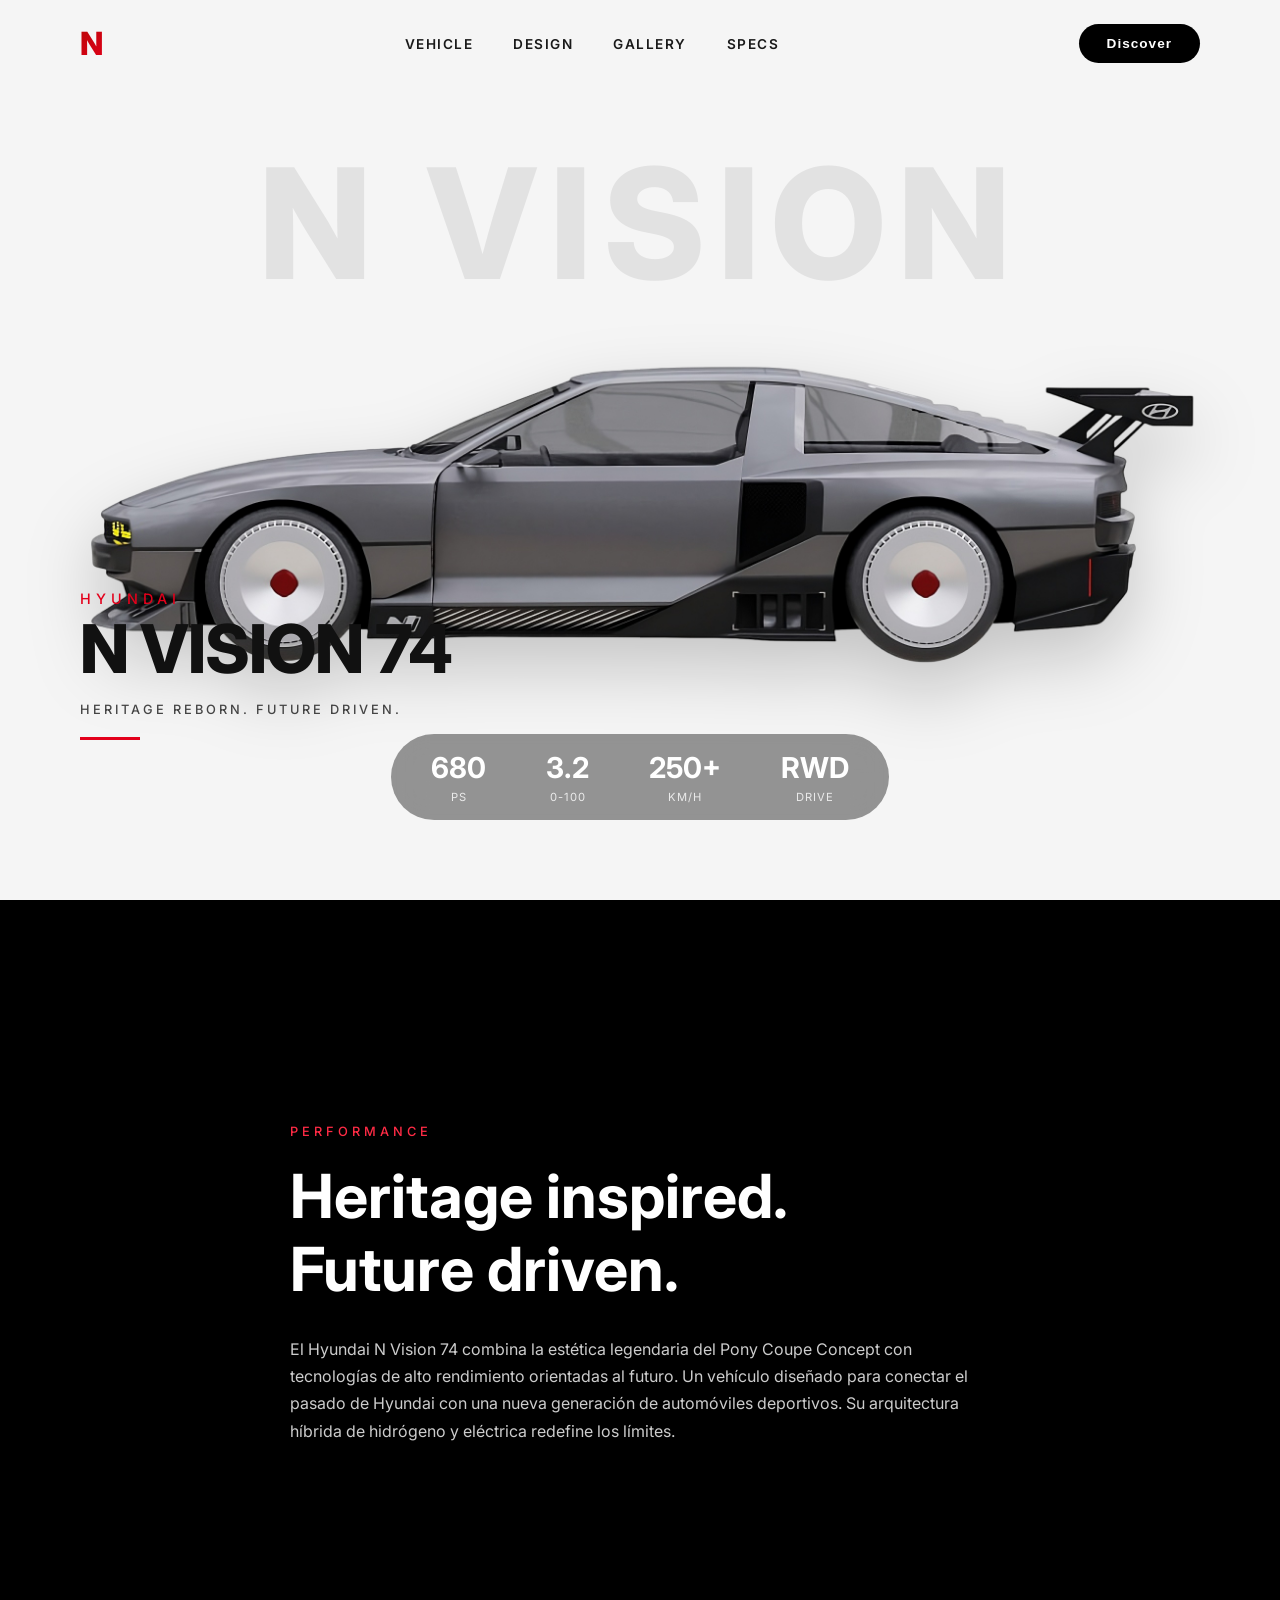
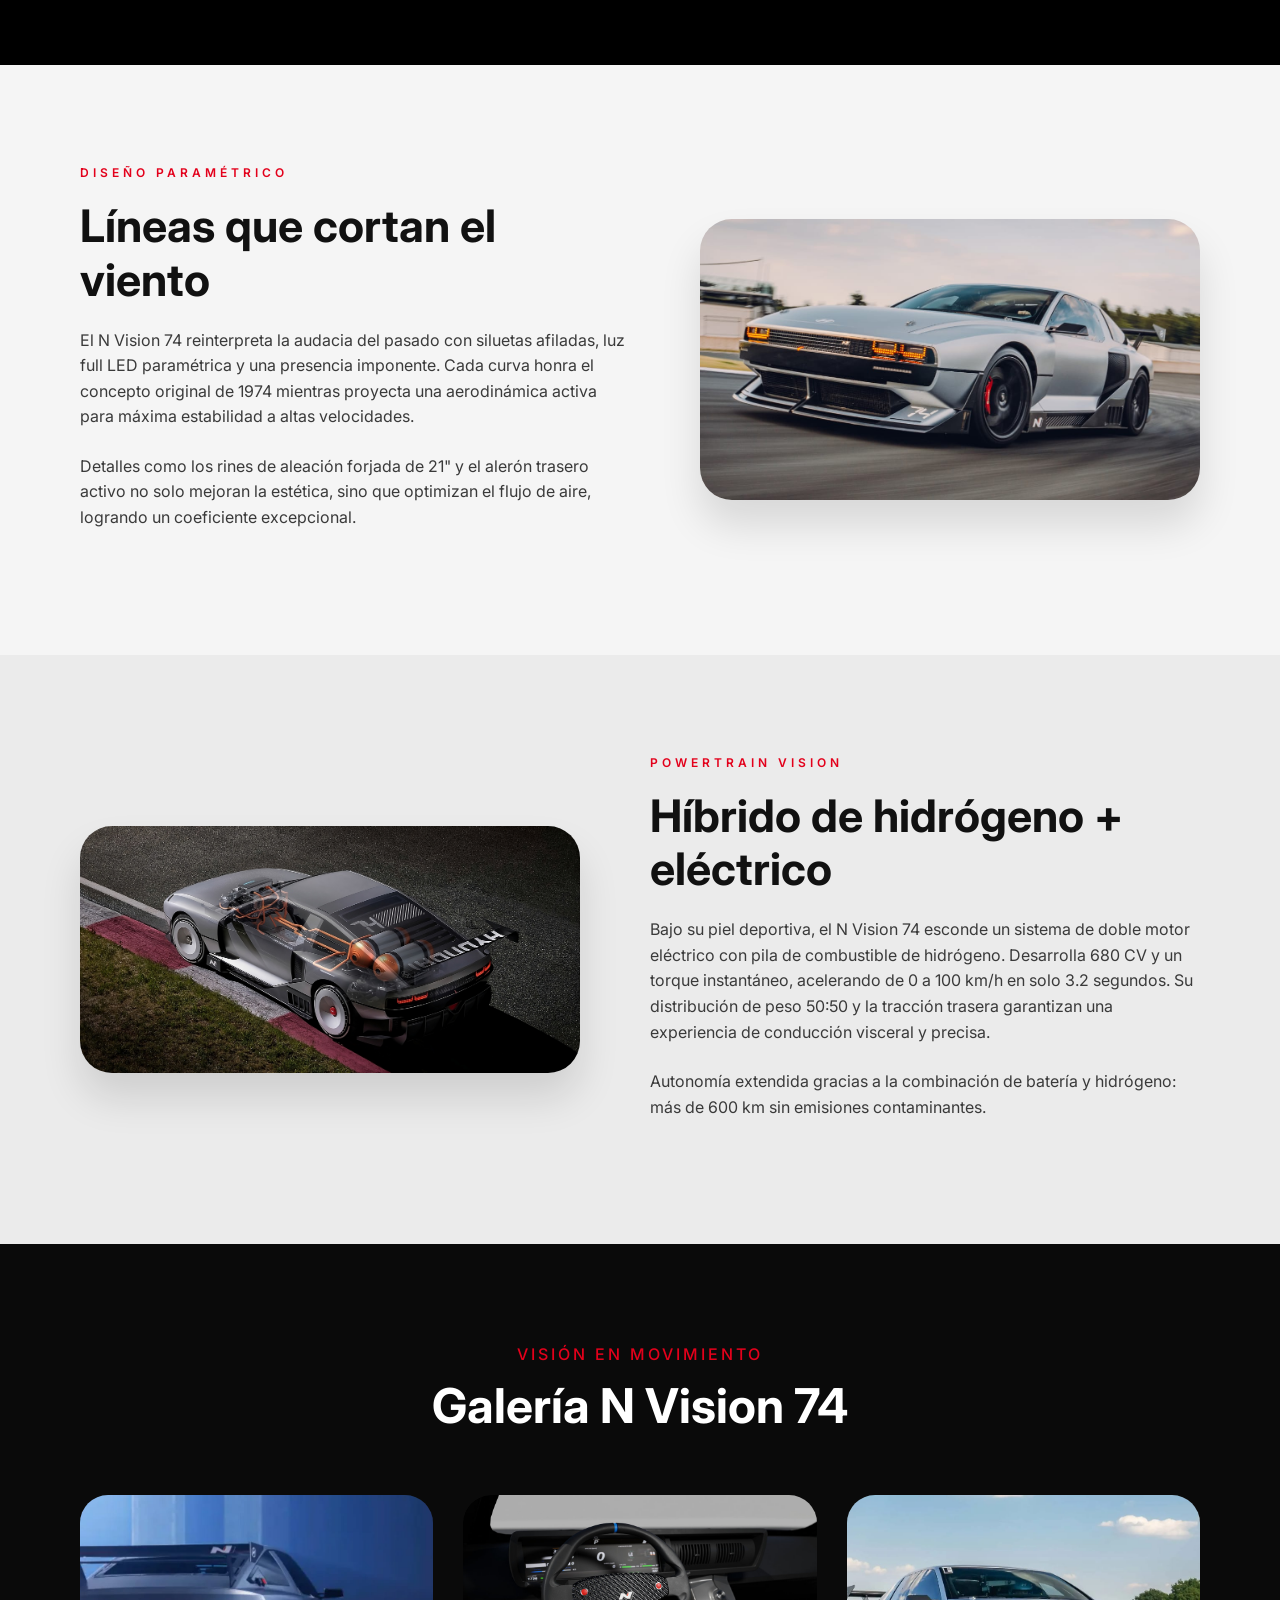
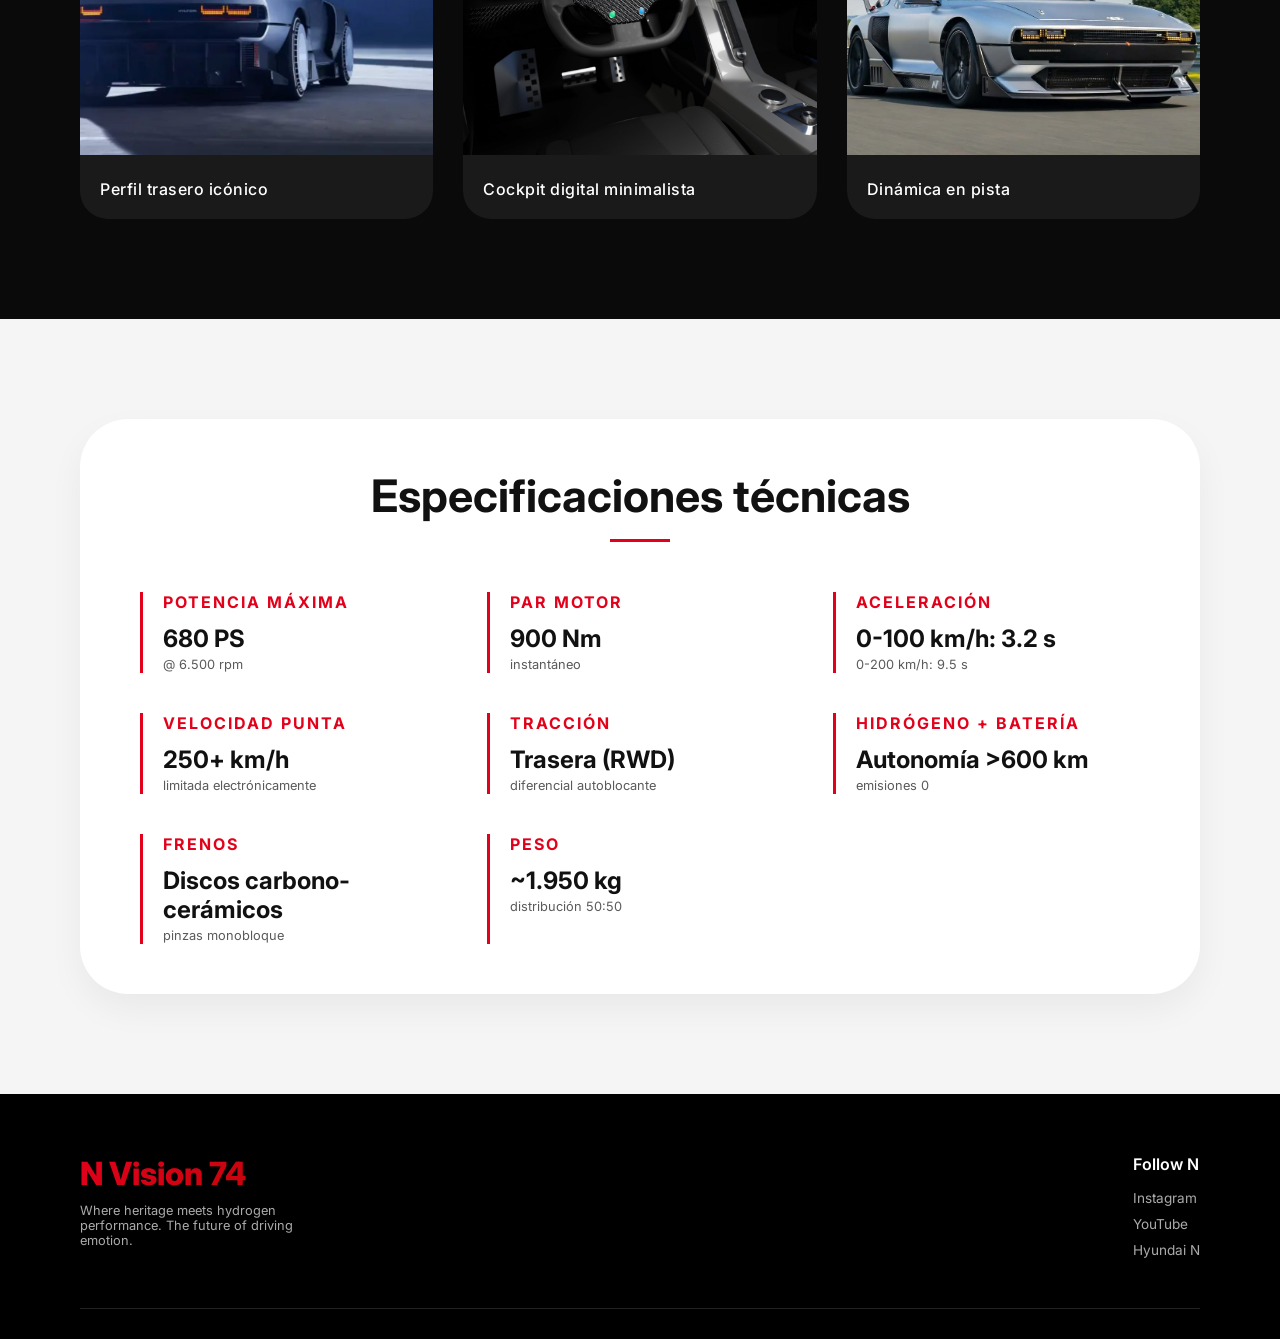
==== N Vision/index.html @ 76b5a882 "Rename Hyundai N Vision.html to index.html" ====
<!DOCTYPE html>
<html lang="es">
<head>
<meta charset="UTF-8">
<meta name="viewport" content="width=device-width, initial-scale=1.0, user-scalable=yes">
<title>Hyundai N Vision 74 | Heritage Reborn</title>
<link href="https://fonts.googleapis.com/css2?family=Inter:wght@300;400;500;600;700;800&display=swap" rel="stylesheet">
<style>
  * {
    margin: 0;
    padding: 0;
    box-sizing: border-box;
  }

  body {
    font-family: 'Inter', sans-serif;
    background: #f5f5f5;
    overflow-x: hidden;
    color: #111;
    scroll-behavior: smooth;
  }

  header {
    width: 100%;
    position: fixed;
    top: 0;
    left: 0;
    z-index: 100;
    padding: 24px 80px;
    display: flex;
    justify-content: space-between;
    align-items: center;
    background: rgba(245, 245, 245, 0.92);
    backdrop-filter: blur(12px);
    transition: 0.2s;
  }

  .logo {
    font-size: 2rem;
    font-weight: 800;
    letter-spacing: 2px;
    background: linear-gradient(135deg, #b90606, #e3001b);
    -webkit-background-clip: text;
    background-clip: text;
    color: transparent;
  }

  nav {
    display: flex;
    gap: 40px;
  }

  nav a {
    text-decoration: none;
    color: #1a1a1a;
    font-size: 0.85rem;
    font-weight: 600;
    letter-spacing: 1.5px;
    transition: 0.2s;
  }

  nav a:hover {
    color: #e3001b;
  }

  .discover-btn {
    border: none;
    background: #000000;
    color: white;
    padding: 12px 28px;
    cursor: pointer;
    font-weight: 600;
    font-size: 0.85rem;
    letter-spacing: 1px;
    transition: 0.3s ease;
    border-radius: 40px;
  }

  .discover-btn:hover {
    background: #e3001b;
    transform: translateY(-2px);
    box-shadow: 0 8px 20px rgba(227, 0, 27, 0.3);
  }

  .hero {
    min-height: 100vh;
    display: flex;
    justify-content: center;
    align-items: center;
    position: relative;
    padding-top: 100px;
    overflow: hidden;
  }

  .bg-text {
    position: absolute;
    top: 130px;
    width: 100%;
    text-align: center;
    font-size: 12vw;
    font-weight: 800;
    color: #e2e2e2;
    letter-spacing: 12px;
    z-index: 1;
    user-select: none;
    pointer-events: none;
    white-space: nowrap;
  }

  .car {
    width: min(92vw, 1300px);
    max-width: 1300px;
    height: auto;
    display: block;
    position: relative;
    z-index: 5;
    transition: transform 0.1s ease-out;
    filter: drop-shadow(0 30px 35px rgba(0, 0, 0, 0.2));
    pointer-events: none;
  }

  .info {
    position: absolute;
    left: 80px;
    bottom: 160px;
    z-index: 10;
  }

  .info h2 {
    font-size: 0.9rem;
    letter-spacing: 5px;
    font-weight: 500;
    color: #e3001b;
  }

  .info h1 {
    font-size: 4.2rem;
    line-height: 1;
    font-weight: 800;
    letter-spacing: -1px;
    margin-top: 8px;
  }

  .subtitle {
    margin-top: 20px;
    color: #444;
    letter-spacing: 3px;
    font-size: 0.8rem;
    font-weight: 500;
  }

  .red-line {
    width: 60px;
    height: 3px;
    background: #e3001b;
    margin-top: 20px;
  }

  .stats {
    position: absolute;
    bottom: 80px;
    left: 50%;
    transform: translateX(-50%);
    display: flex;
    gap: 60px;
    z-index: 10;
    background: rgba(0, 0, 0, 0.4);
    backdrop-filter: blur(16px);
    padding: 16px 40px;
    border-radius: 60px;
  }

  .stat {
    text-align: center;
  }

  .stat h3 {
    font-size: 1.8rem;
    font-weight: 700;
    color: white;
  }

  .stat p {
    margin-top: 5px;
    color: rgba(255, 255, 255, 0.8);
    font-size: 0.7rem;
    text-transform: uppercase;
    letter-spacing: 1px;
  }

  .dark-section {
    min-height: 85vh;
    background: #000000;
    color: white;
    display: flex;
    align-items: center;
    justify-content: center;
    padding: 100px 80px;
  }

  .content {
    max-width: 700px;
  }

  .content span {
    color: #ff2b45;
    letter-spacing: 4px;
    font-size: 0.8rem;
    font-weight: 500;
  }

  .content h2 {
    margin-top: 20px;
    font-size: 3.8rem;
    line-height: 1.2;
  }

  .content p {
    margin-top: 30px;
    color: #ccc;
    line-height: 1.7;
    font-size: 1rem;
  }

  .section-light {
    padding: 100px 80px;
    background: #f5f5f5;
  }

  .container-flex {
    display: flex;
    align-items: center;
    gap: 70px;
    flex-wrap: wrap;
    justify-content: space-between;
  }

  .text-block {
    flex: 1.1;
    min-width: 280px;
  }

  .text-block .tag {
    color: #e3001b;
    letter-spacing: 4px;
    font-size: 0.75rem;
    font-weight: 600;
    text-transform: uppercase;
  }

  .text-block h3 {
    font-size: 2.8rem;
    margin: 20px 0 20px;
    line-height: 1.2;
    font-weight: 700;
  }

  .text-block p {
    color: #3a3a3a;
    line-height: 1.6;
    margin-bottom: 24px;
  }

  .image-block {
    flex: 1;
    border-radius: 32px;
    overflow: hidden;
    box-shadow: 0 25px 40px rgba(0, 0, 0, 0.12);
    transition: transform 0.4s;
  }

  .image-block img {
    width: 100%;
    height: auto;
    display: block;
    transition: transform 0.5s;
  }

  .image-block:hover img {
    transform: scale(1.03);
  }

  .gallery-section {
    background: #0a0a0a;
    color: white;
    padding: 100px 80px;
  }

  .gallery-header {
    text-align: center;
    margin-bottom: 60px;
  }

  .gallery-header span {
    color: #e3001b;
    letter-spacing: 3px;
    font-weight: 500;
  }

  .gallery-header h2 {
    font-size: 3rem;
    margin-top: 12px;
  }

  .gallery-grid {
    display: grid;
    grid-template-columns: repeat(auto-fit, minmax(300px, 1fr));
    gap: 30px;
    max-width: 1400px;
    margin: 0 auto;
  }

  .gallery-card {
    border-radius: 28px;
    overflow: hidden;
    background: #1a1a1a;
    transition: all 0.3s;
  }

  .gallery-card img {
    width: 100%;
    height: 260px;
    object-fit: cover;
    transition: 0.4s;
  }

  .gallery-card:hover img {
    transform: scale(1.05);
  }

  .gallery-card .caption {
    padding: 20px;
    font-weight: 500;
    letter-spacing: 0.5px;
  }

  .specs-section {
    background: #f5f5f5;
    padding: 100px 80px;
  }

  .specs-container {
    max-width: 1300px;
    margin: 0 auto;
    background: white;
    border-radius: 48px;
    padding: 50px 60px;
    box-shadow: 0 15px 35px rgba(0, 0, 0, 0.05);
  }

  .specs-title {
    text-align: center;
    margin-bottom: 50px;
  }

  .specs-title h2 {
    font-size: 2.8rem;
    font-weight: 700;
  }

  .specs-grid {
    display: grid;
    grid-template-columns: repeat(auto-fit, minmax(240px, 1fr));
    gap: 40px;
  }

  .spec-item {
    border-left: 3px solid #e3001b;
    padding-left: 20px;
  }

  .spec-item h4 {
    font-size: 1rem;
    letter-spacing: 2px;
    color: #e3001b;
    margin-bottom: 12px;
  }

  .spec-item p {
    font-size: 1.5rem;
    font-weight: 700;
    color: #111;
  }

  .spec-item small {
    color: #5a5a5a;
    font-size: 0.8rem;
  }

  footer {
    background: #000;
    color: #aaa;
    padding: 60px 80px 30px;
  }

  .footer-content {
    display: flex;
    justify-content: space-between;
    flex-wrap: wrap;
    gap: 40px;
    border-bottom: 1px solid #222;
    padding-bottom: 40px;
  }

  .footer-col .logo-footer {
    font-size: 2rem;
    font-weight: 800;
    background: linear-gradient(135deg, #e3001b, #b90606);
    -webkit-background-clip: text;
    background-clip: text;
    color: transparent;
    margin-bottom: 10px;
  }

  .footer-col p {
    max-width: 260px;
    font-size: 0.8rem;
  }

  .footer-col h4 {
    color: white;
    margin-bottom: 16px;
    font-weight: 600;
  }

  .footer-col ul {
    list-style: none;
  }

  .footer-col ul li {
    margin-bottom: 10px;
    font-size: 0.85rem;
  }

  .copyright {
    text-align: center;
    padding-top: 30px;
    font-size: 0.75rem;
    color: #555;
  }

  @media (max-width: 1024px) {
    header {
      padding: 20px 40px;
    }
    .info {
      left: 40px;
      bottom: 140px;
    }
    .info h1 {
      font-size: 3rem;
    }
    .stats {
      gap: 30px;
      padding: 12px 28px;
      bottom: 40px;
    }
    .stat h3 {
      font-size: 1.4rem;
    }
  }

  @media (max-width: 900px) {
    header {
      padding: 18px 24px;
    }
    nav {
      display: none;
    }
    .bg-text {
      font-size: 18vw;
      top: 160px;
      letter-spacing: 6px;
    }
    .hero {
      flex-direction: column;
      justify-content: center;
      padding-top: 100px;
    }
    .car {
      width: 100%;
      margin-top: 20px;
    }
    .info {
      position: relative;
      left: auto;
      bottom: auto;
      text-align: center;
      margin-top: 30px;
      padding: 0 20px;
    }
    .red-line {
      margin-left: auto;
      margin-right: auto;
    }
    .stats {
      position: relative;
      left: auto;
      transform: none;
      margin-top: 30px;
      margin-bottom: 40px;
      flex-wrap: wrap;
      justify-content: center;
      background: rgba(0, 0, 0, 0.7);
      border-radius: 48px;
      width: 90%;
    }
    .dark-section {
      padding: 70px 30px;
    }
    .content h2 {
      font-size: 2.4rem;
    }
    .section-light,
    .gallery-section,
    .specs-section {
      padding: 70px 30px;
    }
    .container-flex {
      flex-direction: column;
    }
    .text-block h3 {
      font-size: 2rem;
    }
    .specs-container {
      padding: 30px 20px;
    }
    footer {
      padding: 40px 30px 20px;
    }
  }

  .fade-up {
    opacity: 0;
    transform: translateY(35px);
    transition: opacity 0.7s ease, transform 0.7s ease;
  }
  .fade-up.appear {
    opacity: 1;
    transform: translateY(0);
  }
</style>
</head>
<body>

<header>
  <div class="logo">N</div>
  <nav>
    <a href="#">VEHICLE</a>
    <a href="#">DESIGN</a>
    <a href="#">GALLERY</a>
    <a href="#">SPECS</a>
  </nav>
  <button class="discover-btn" id="discoverScroll">Discover</button>
</header>

<section class="hero">
  <div class="bg-text">N VISION</div>
  <img class="car" src="upscalemedia-transformed.png" alt="Hyundai N Vision 74 front view">
  <div class="info">
    <h2>HYUNDAI</h2>
    <h1>N VISION 74</h1>
    <div class="subtitle">HERITAGE REBORN. FUTURE DRIVEN.</div>
    <div class="red-line"></div>
  </div>
  <div class="stats">
    <div class="stat"><h3>680</h3><p>PS</p></div>
    <div class="stat"><h3>3.2</h3><p>0-100</p></div>
    <div class="stat"><h3>250+</h3><p>KM/H</p></div>
    <div class="stat"><h3>RWD</h3><p>DRIVE</p></div>
  </div>
</section>

<section class="dark-section">
  <div class="content">
    <span>PERFORMANCE</span>
    <h2>Heritage inspired.<br>Future driven.</h2>
    <p>El Hyundai N Vision 74 combina la estética legendaria del Pony Coupe Concept con tecnologías de alto rendimiento orientadas al futuro. Un vehículo diseñado para conectar el pasado de Hyundai con una nueva generación de automóviles deportivos. Su arquitectura híbrida de hidrógeno y eléctrica redefine los límites.</p>
  </div>
</section>

<section class="section-light fade-up">
  <div class="container-flex">
    <div class="text-block">
      <div class="tag">DISEÑO PARAMÉTRICO</div>
      <h3>Líneas que cortan el viento</h3>
      <p>El N Vision 74 reinterpreta la audacia del pasado con siluetas afiladas, luz full LED paramétrica y una presencia imponente. Cada curva honra el concepto original de 1974 mientras proyecta una aerodinámica activa para máxima estabilidad a altas velocidades.</p>
      <p>Detalles como los rines de aleación forjada de 21" y el alerón trasero activo no solo mejoran la estética, sino que optimizan el flujo de aire, logrando un coeficiente excepcional.</p>
    </div>
    <div class="image-block">
      <img src="foto2.jpeg" alt="Hyundai N Vision 74 lateral dinámico">
    </div>
  </div>
</section>

<section class="section-light" style="background:#ebebeb;">
  <div class="container-flex" style="flex-direction: row-reverse;">
    <div class="text-block">
      <div class="tag">POWERTRAIN VISION</div>
      <h3>Híbrido de hidrógeno + eléctrico</h3>
      <p>Bajo su piel deportiva, el N Vision 74 esconde un sistema de doble motor eléctrico con pila de combustible de hidrógeno. Desarrolla 680 CV y un torque instantáneo, acelerando de 0 a 100 km/h en solo 3.2 segundos. Su distribución de peso 50:50 y la tracción trasera garantizan una experiencia de conducción visceral y precisa.</p>
      <p>Autonomía extendida gracias a la combinación de batería y hidrógeno: más de 600 km sin emisiones contaminantes.</p>
    </div>
    <div class="image-block">
      <img src="mecanica.jpeg" alt="detalle motor e interior tecnológico">
    </div>
  </div>
</section>

<section class="gallery-section fade-up">
  <div class="gallery-header">
    <span>VISIÓN EN MOVIMIENTO</span>
    <h2>Galería N Vision 74</h2>
  </div>
  <div class="gallery-grid">
    <div class="gallery-card">
      <img src="foto4.jpeg" alt="ángulo trasero N Vision 74">
      <div class="caption">Perfil trasero icónico</div>
    </div>
    <div class="gallery-card">
      <img src="interior.jpg" alt="cabina deportiva futurista">
      <div class="caption">Cockpit digital minimalista</div>
    </div>
    <div class="gallery-card">
      <img src="foto6.jpeg" alt="acción en pista">
      <div class="caption">Dinámica en pista</div>
    </div>
  </div>
</section>

<section class="specs-section fade-up">
  <div class="specs-container">
    <div class="specs-title">
      <h2>Especificaciones técnicas</h2>
      <div class="red-line" style="margin: 16px auto 0 auto;"></div>
    </div>
    <div class="specs-grid">
      <div class="spec-item"><h4>POTENCIA MÁXIMA</h4><p>680 PS</p><small>@ 6.500 rpm</small></div>
      <div class="spec-item"><h4>PAR MOTOR</h4><p>900 Nm</p><small>instantáneo</small></div>
      <div class="spec-item"><h4>ACELERACIÓN</h4><p>0-100 km/h: 3.2 s</p><small>0-200 km/h: 9.5 s</small></div>
      <div class="spec-item"><h4>VELOCIDAD PUNTA</h4><p>250+ km/h</p><small>limitada electrónicamente</small></div>
      <div class="spec-item"><h4>TRACCIÓN</h4><p>Trasera (RWD)</p><small>diferencial autoblocante</small></div>
      <div class="spec-item"><h4>HIDRÓGENO + BATERÍA</h4><p>Autonomía >600 km</p><small>emisiones 0</small></div>
      <div class="spec-item"><h4>FRENOS</h4><p>Discos carbono-cerámicos</p><small>pinzas monobloque</small></div>
      <div class="spec-item"><h4>PESO</h4><p>~1.950 kg</p><small>distribución 50:50</small></div>
    </div>
  </div>
</section>

<footer>
    <div class="footer-content">
        <div class="footer-col">
            <div class="logo-footer">N Vision 74</div>
            <p>Where heritage meets hydrogen performance. The future of driving emotion.</p>
        </div>

        <div class="footer-col">
            <h4>Follow N</h4>
            <ul>
                <li><a href="https://www.instagram.com" target="_blank" rel="noopener noreferrer" style="color: inherit; text-decoration: none;">Instagram</a></li>
                <li><a href="https://www.youtube.com" target="_blank" rel="noopener noreferrer" style="color: inherit; text-decoration: none;">YouTube</a></li>
                <li><a href="https://www.hyundai-n.com" target="_blank" rel="noopener noreferrer" style="color: inherit; text-decoration: none;">Hyundai N</a></li>
            </ul>
        </div>
    </div>
</footer>

<script>
  const carImg = document.querySelector(".car");
  if (carImg) {
    document.addEventListener("mousemove", (e) => {
      const x = (e.clientX / window.innerWidth - 0.5) * 18;
      const y = (e.clientY / window.innerHeight - 0.5) * 10;
      carImg.style.transform = `translate(${x}px, ${y}px)`;
    });
  }

  const discoverBtn = document.getElementById("discoverScroll");
  if (discoverBtn) {
    discoverBtn.addEventListener("click", () => {
      const darkSection = document.querySelector(".dark-section");
      if (darkSection) {
        darkSection.scrollIntoView({ behavior: "smooth", block: "start" });
      }
    });
  }

  const fadeElements = document.querySelectorAll(".fade-up");
  const observer = new IntersectionObserver((entries) => {
    entries.forEach(entry => {
      if (entry.isIntersecting) {
        entry.target.classList.add("appear");
        observer.unobserve(entry.target);
      }
    });
  }, { threshold: 0.2, rootMargin: "0px 0px -40px 0px" });

  fadeElements.forEach(el => observer.observe(el));

  const heroImg = document.querySelector('.car');
  if (heroImg) {
    heroImg.onerror = function() {
      this.src = "https://i.imgur.com/0X0W0Ck.png";
      this.alt = "Hyundai N Vision 74 rendering";
    };
  }

  const navLinks = document.querySelectorAll('nav a');
  navLinks.forEach((link, idx) => {
    link.addEventListener('click', (e) => {
      e.preventDefault();
      if (idx === 0) window.scrollTo({ top: 0, behavior: 'smooth' });
      if (idx === 1) {
        const designSec = document.querySelector('.section-light');
        if (designSec) designSec.scrollIntoView({ behavior: 'smooth' });
      }
      if (idx === 2) {
        const gallery = document.querySelector('.gallery-section');
        if (gallery) gallery.scrollIntoView({ behavior: 'smooth' });
      }
      if (idx === 3) {
        const specs = document.querySelector('.specs-section');
        if (specs) specs.scrollIntoView({ behavior: 'smooth' });
      }
    });
  });
</script>
</body>
</html>
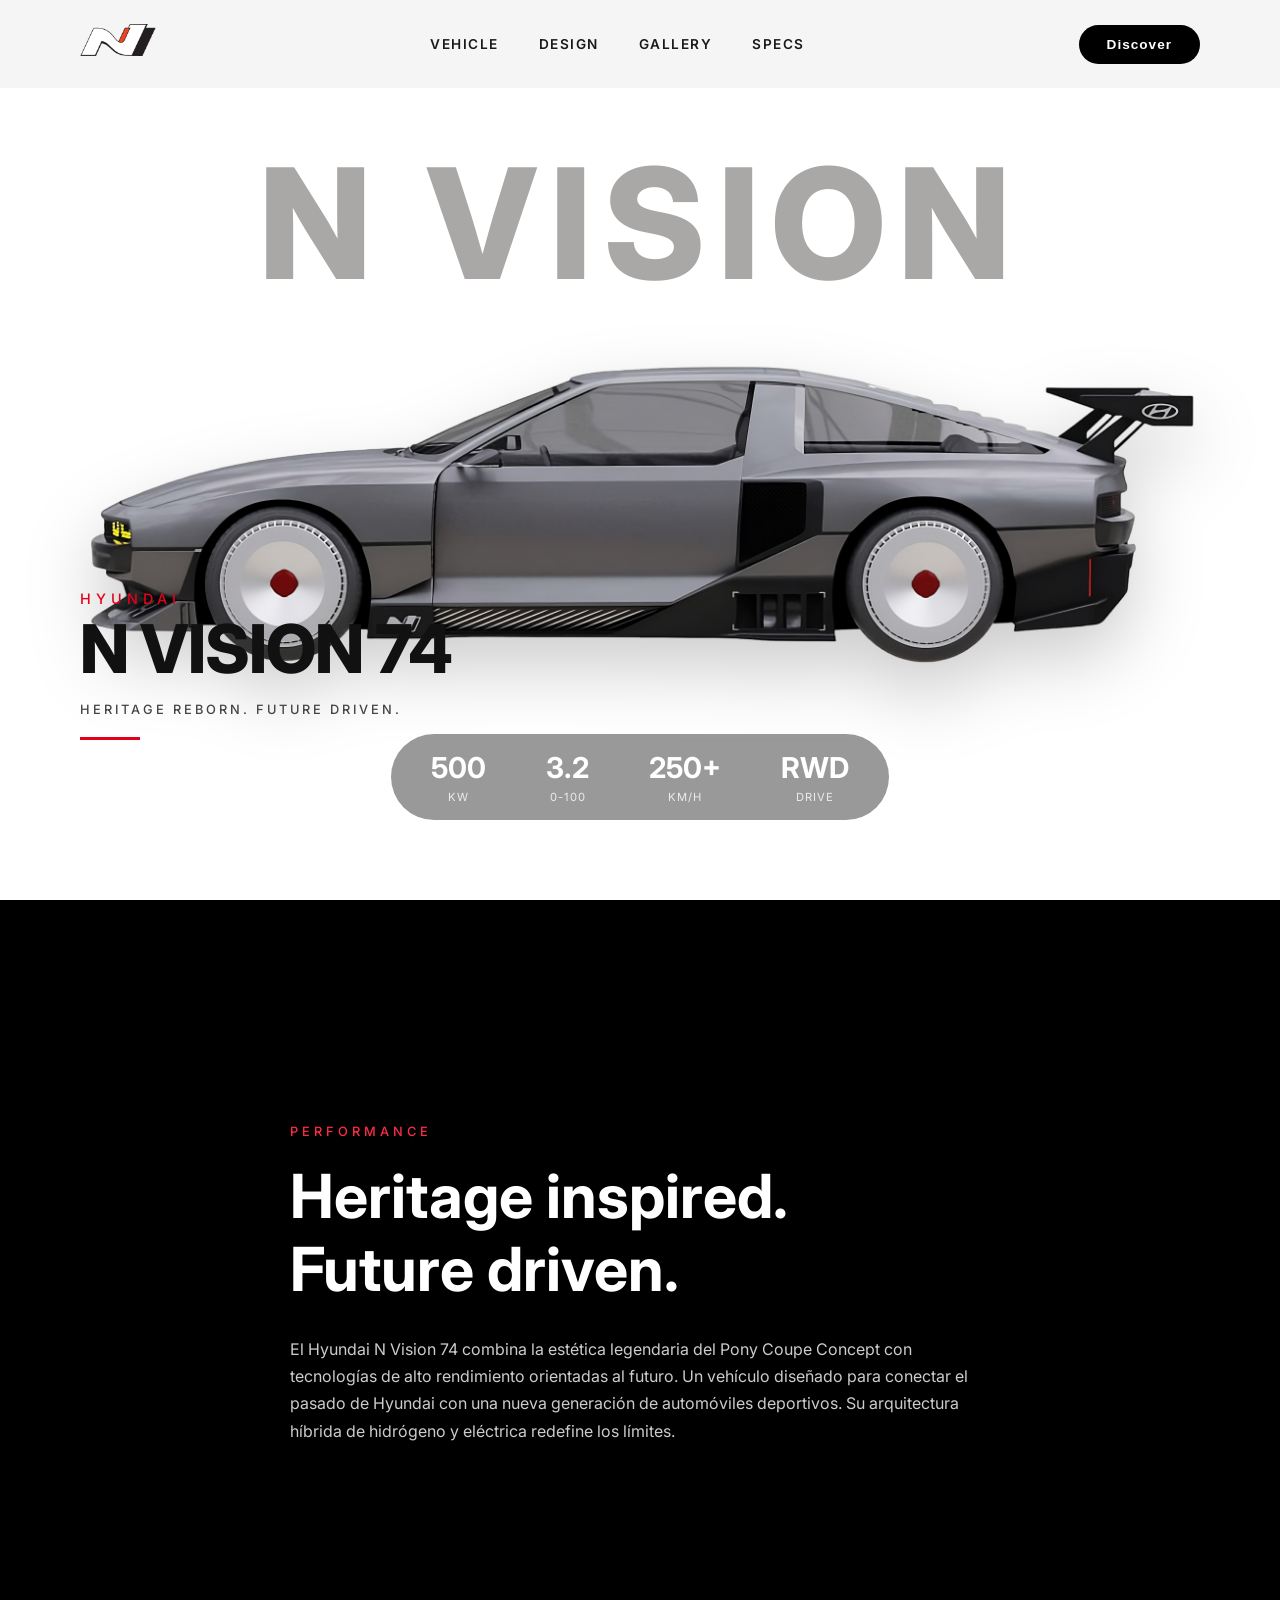
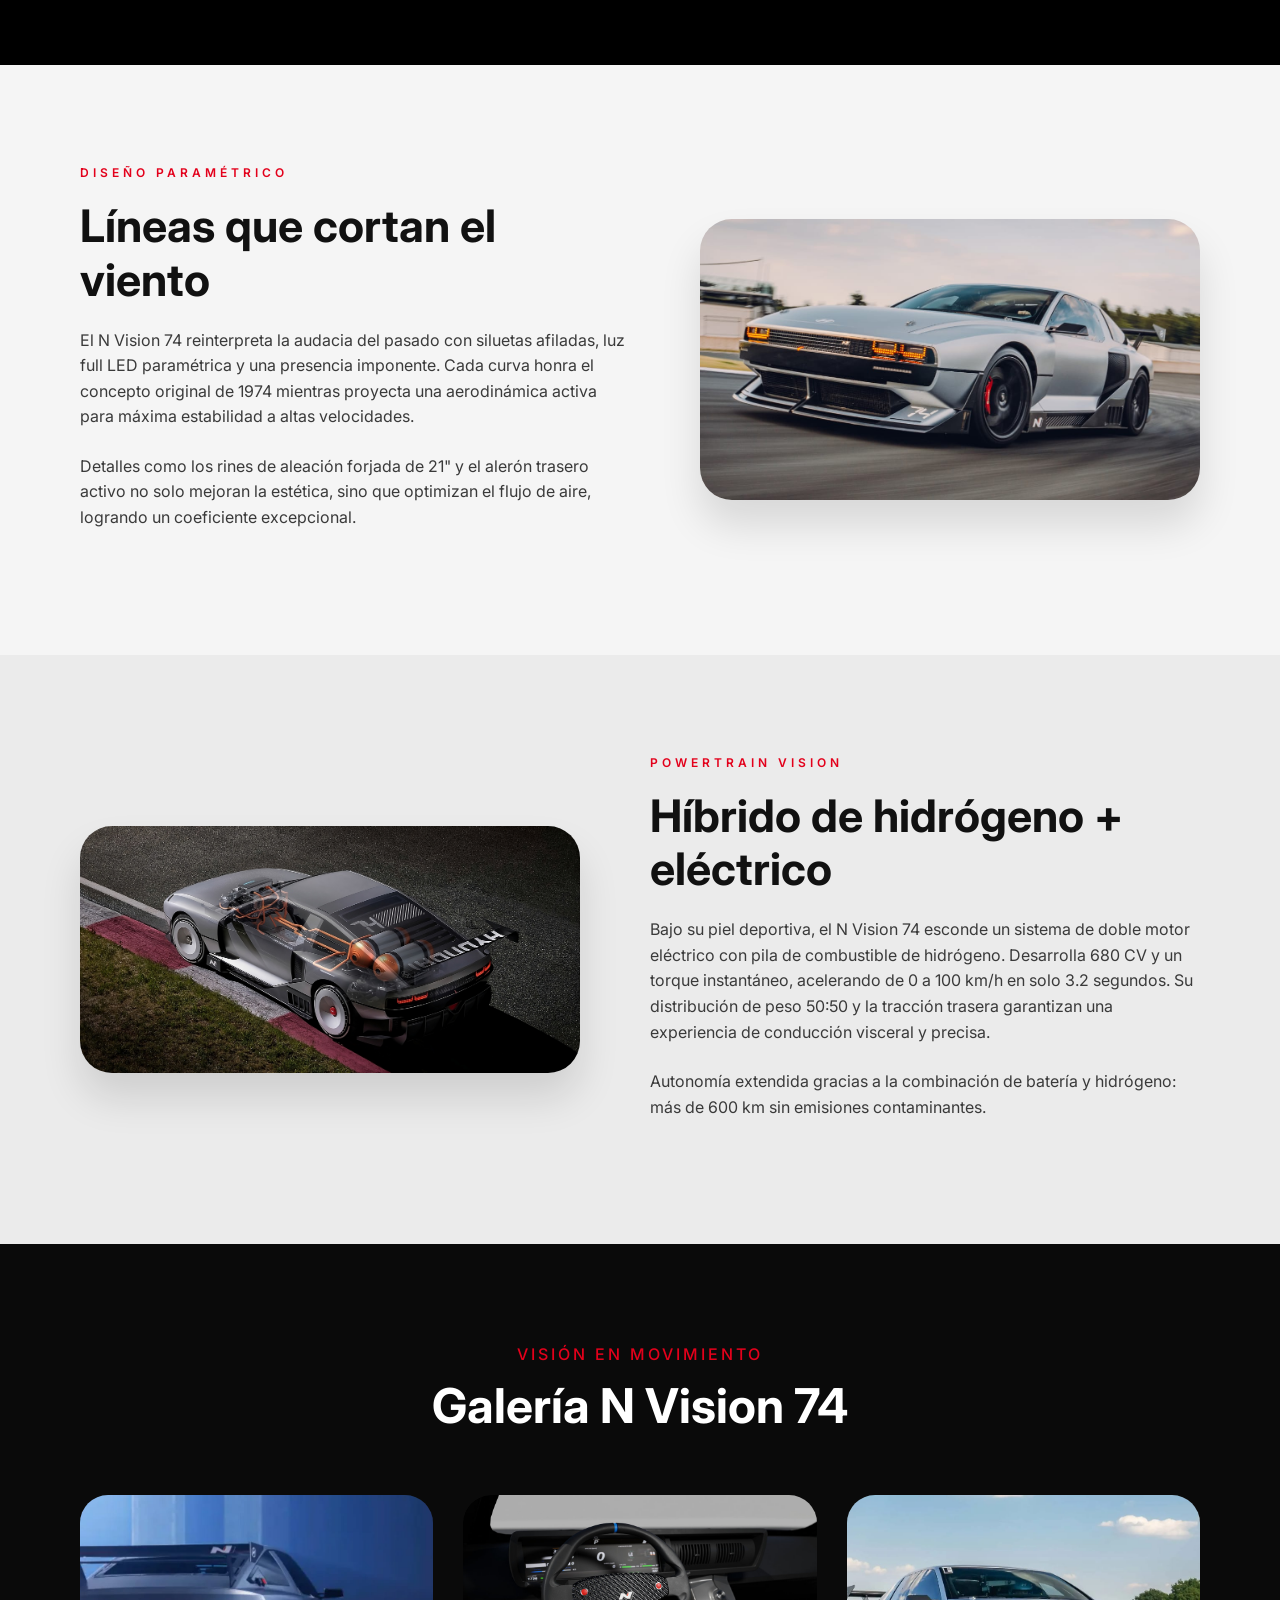
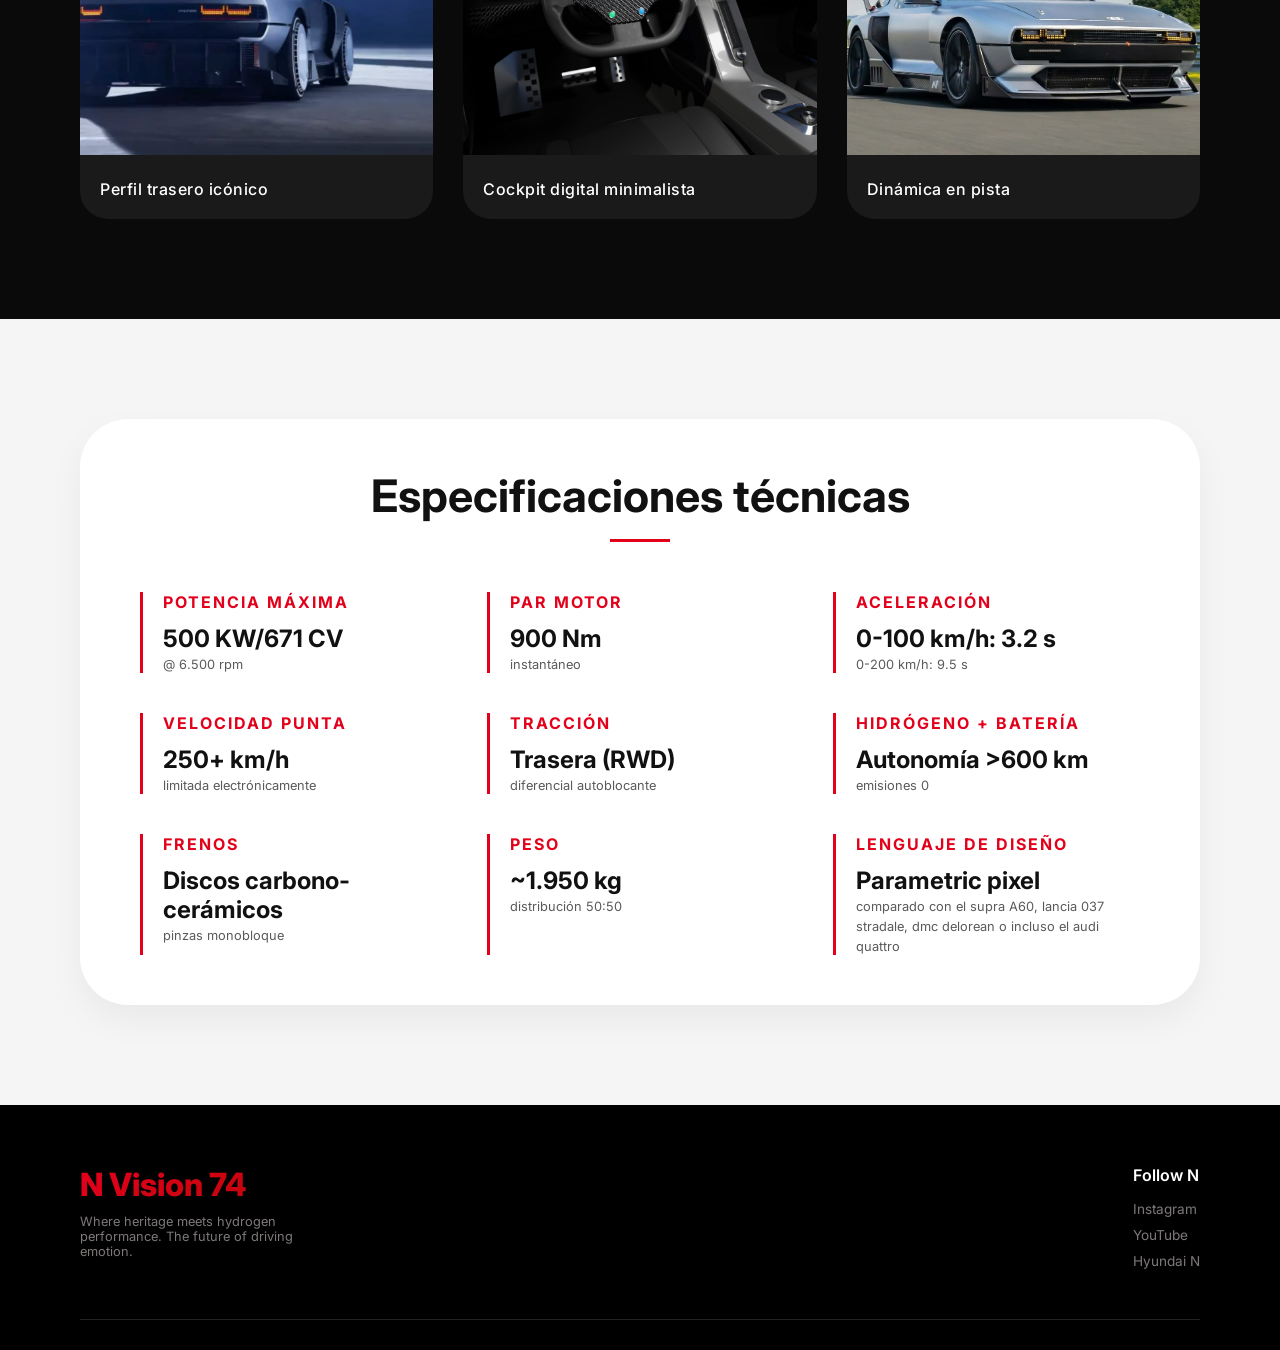
==== commit ffef2c52: "Update index.html" ====
--- a/N Vision/index.html
+++ b/N Vision/index.html
@@ -14,12 +14,13 @@
 
   body {
     font-family: 'Inter', sans-serif;
-    background: #f5f5f5;
+    background: #ffffff;
     overflow-x: hidden;
     color: #111;
     scroll-behavior: smooth;
   }
 
+  /* Header fijo */
   header {
     width: 100%;
     position: fixed;
@@ -82,6 +83,7 @@
     box-shadow: 0 8px 20px rgba(227, 0, 27, 0.3);
   }
 
+  /* Hero section */
   .hero {
     min-height: 100vh;
     display: flex;
@@ -99,7 +101,7 @@
     text-align: center;
     font-size: 12vw;
     font-weight: 800;
-    color: #e2e2e2;
+    color: #aaa7a7;
     letter-spacing: 12px;
     z-index: 1;
     user-select: none;
@@ -188,6 +190,7 @@
     letter-spacing: 1px;
   }
 
+  /* Sección oscura original (Performance) */
   .dark-section {
     min-height: 85vh;
     background: #000000;
@@ -222,6 +225,7 @@
     font-size: 1rem;
   }
 
+  /* Nuevas secciones (info + imágenes) */
   .section-light {
     padding: 100px 80px;
     background: #f5f5f5;
@@ -280,6 +284,7 @@
     transform: scale(1.03);
   }
 
+  /* galería */
   .gallery-section {
     background: #0a0a0a;
     color: white;
@@ -334,6 +339,7 @@
     letter-spacing: 0.5px;
   }
 
+  /* especificaciones técnicas */
   .specs-section {
     background: #f5f5f5;
     padding: 100px 80px;
@@ -387,9 +393,10 @@
     font-size: 0.8rem;
   }
 
+  /* footer */
   footer {
     background: #000;
-    color: #aaa;
+    color: #7e7979;
     padding: 60px 80px 30px;
   }
 
@@ -439,6 +446,7 @@
     color: #555;
   }
 
+  /* Responsive */
   @media (max-width: 1024px) {
     header {
       padding: 20px 40px;
@@ -530,6 +538,7 @@
     }
   }
 
+  /* animaciones fade-in */
   .fade-up {
     opacity: 0;
     transform: translateY(35px);
@@ -544,19 +553,22 @@
 <body>
 
 <header>
-  <div class="logo">N</div>
+  <div class="logo">
+    <img src="img_logo.png" alt="N Vision 74 logo" style="height: 32px; width: auto;">
+  </div>
   <nav>
     <a href="#">VEHICLE</a>
     <a href="#">DESIGN</a>
     <a href="#">GALLERY</a>
     <a href="#">SPECS</a>
   </nav>
-  <button class="discover-btn" id="discoverScroll">Discover</button>
+  <button class="discover-btn" id="discoverScroll" onclick="window.location.href='https://www.hyundai-n.com/';">Discover</button>
 </header>
 
 <section class="hero">
   <div class="bg-text">N VISION</div>
   <img class="car" src="upscalemedia-transformed.png" alt="Hyundai N Vision 74 front view">
+  <!-- Nota: la imagen original upscalemedia-transformed.png no estaba disponible, se usa una URL alternativa representativa del mismo concepto -->
   <div class="info">
     <h2>HYUNDAI</h2>
     <h1>N VISION 74</h1>
@@ -564,7 +576,7 @@
     <div class="red-line"></div>
   </div>
   <div class="stats">
-    <div class="stat"><h3>680</h3><p>PS</p></div>
+    <div class="stat"><h3>500</h3><p>KW</p></div>
     <div class="stat"><h3>3.2</h3><p>0-100</p></div>
     <div class="stat"><h3>250+</h3><p>KM/H</p></div>
     <div class="stat"><h3>RWD</h3><p>DRIVE</p></div>
@@ -579,6 +591,7 @@
   </div>
 </section>
 
+<!-- Nueva sección: Diseño exterior -->
 <section class="section-light fade-up">
   <div class="container-flex">
     <div class="text-block">
@@ -593,6 +606,7 @@
   </div>
 </section>
 
+<!-- Sección: Tecnología e innovación -->
 <section class="section-light" style="background:#ebebeb;">
   <div class="container-flex" style="flex-direction: row-reverse;">
     <div class="text-block">
@@ -607,6 +621,7 @@
   </div>
 </section>
 
+<!-- Galería de imágenes (nuevas) -->
 <section class="gallery-section fade-up">
   <div class="gallery-header">
     <span>VISIÓN EN MOVIMIENTO</span>
@@ -628,6 +643,7 @@
   </div>
 </section>
 
+<!-- Especificaciones técnicas detalladas -->
 <section class="specs-section fade-up">
   <div class="specs-container">
     <div class="specs-title">
@@ -635,7 +651,7 @@
       <div class="red-line" style="margin: 16px auto 0 auto;"></div>
     </div>
     <div class="specs-grid">
-      <div class="spec-item"><h4>POTENCIA MÁXIMA</h4><p>680 PS</p><small>@ 6.500 rpm</small></div>
+      <div class="spec-item"><h4>POTENCIA MÁXIMA</h4><p>500 KW/671 CV</p><small>@ 6.500 rpm</small></div>
       <div class="spec-item"><h4>PAR MOTOR</h4><p>900 Nm</p><small>instantáneo</small></div>
       <div class="spec-item"><h4>ACELERACIÓN</h4><p>0-100 km/h: 3.2 s</p><small>0-200 km/h: 9.5 s</small></div>
       <div class="spec-item"><h4>VELOCIDAD PUNTA</h4><p>250+ km/h</p><small>limitada electrónicamente</small></div>
@@ -643,10 +659,12 @@
       <div class="spec-item"><h4>HIDRÓGENO + BATERÍA</h4><p>Autonomía >600 km</p><small>emisiones 0</small></div>
       <div class="spec-item"><h4>FRENOS</h4><p>Discos carbono-cerámicos</p><small>pinzas monobloque</small></div>
       <div class="spec-item"><h4>PESO</h4><p>~1.950 kg</p><small>distribución 50:50</small></div>
+      <div class="spec-item"><h4>LENGUAJE DE DISEÑO</h4><p>Parametric pixel</p><small>comparado con el supra A60, lancia 037 stradale, dmc delorean o incluso el audi quattro</small></div>
     </div>
   </div>
 </section>
 
+<!-- Footer -->
 <footer>
     <div class="footer-content">
         <div class="footer-col">
@@ -657,7 +675,7 @@
         <div class="footer-col">
             <h4>Follow N</h4>
             <ul>
-                <li><a href="https://www.instagram.com" target="_blank" rel="noopener noreferrer" style="color: inherit; text-decoration: none;">Instagram</a></li>
+                <li><a href="https://www.instagram.com/hyundai_n_worldwide/?__pwa=1" target="_blank" rel="noopener noreferrer" style="color: inherit; text-decoration: none;">Instagram</a></li>
                 <li><a href="https://www.youtube.com" target="_blank" rel="noopener noreferrer" style="color: inherit; text-decoration: none;">YouTube</a></li>
                 <li><a href="https://www.hyundai-n.com" target="_blank" rel="noopener noreferrer" style="color: inherit; text-decoration: none;">Hyundai N</a></li>
             </ul>
@@ -666,6 +684,7 @@
 </footer>
 
 <script>
+  // Efecto parallax sobre la imagen principal del coche (solo desktop)
   const carImg = document.querySelector(".car");
   if (carImg) {
     document.addEventListener("mousemove", (e) => {
@@ -675,6 +694,7 @@
     });
   }
 
+  // Botón discover scroll suave hacia la sección de performance (dark-section)
   const discoverBtn = document.getElementById("discoverScroll");
   if (discoverBtn) {
     discoverBtn.addEventListener("click", () => {
@@ -685,6 +705,7 @@
     });
   }
 
+  // Intersection Observer para animaciones fade-up
   const fadeElements = document.querySelectorAll(".fade-up");
   const observer = new IntersectionObserver((entries) => {
     entries.forEach(entry => {
@@ -697,14 +718,18 @@
 
   fadeElements.forEach(el => observer.observe(el));
 
+  // Pequeño ajuste: si la imagen principal falla (por URL temporal), se reemplaza con una alternativa de alta calidad.
+  // (para asegurar que siempre se vea un deportivo)
   const heroImg = document.querySelector('.car');
   if (heroImg) {
     heroImg.onerror = function() {
       this.src = "https://i.imgur.com/0X0W0Ck.png";
+      // fallback con un concept reconocible, aunque el diseño original es representativo.
       this.alt = "Hyundai N Vision 74 rendering";
     };
   }
 
+  // Menú suave para navegación interna (simulando anclas)
   const navLinks = document.querySelectorAll('nav a');
   navLinks.forEach((link, idx) => {
     link.addEventListener('click', (e) => {
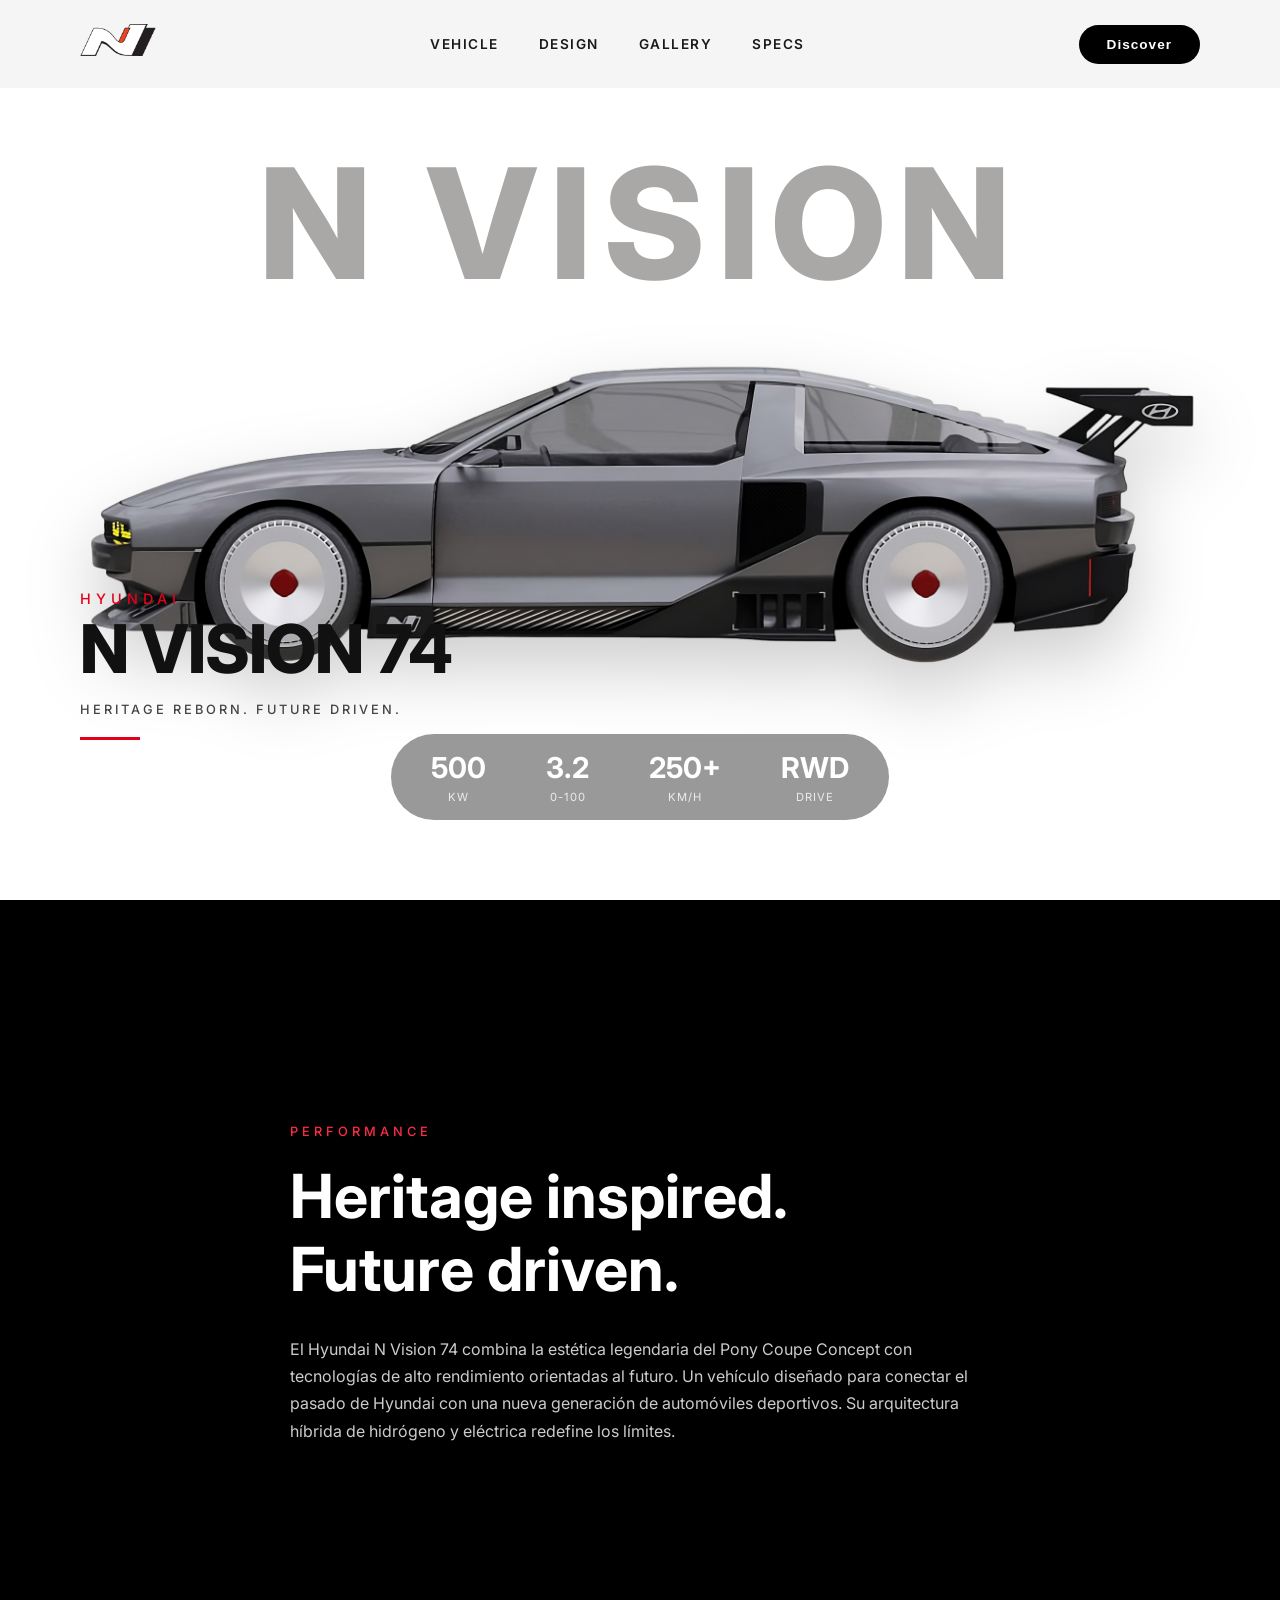
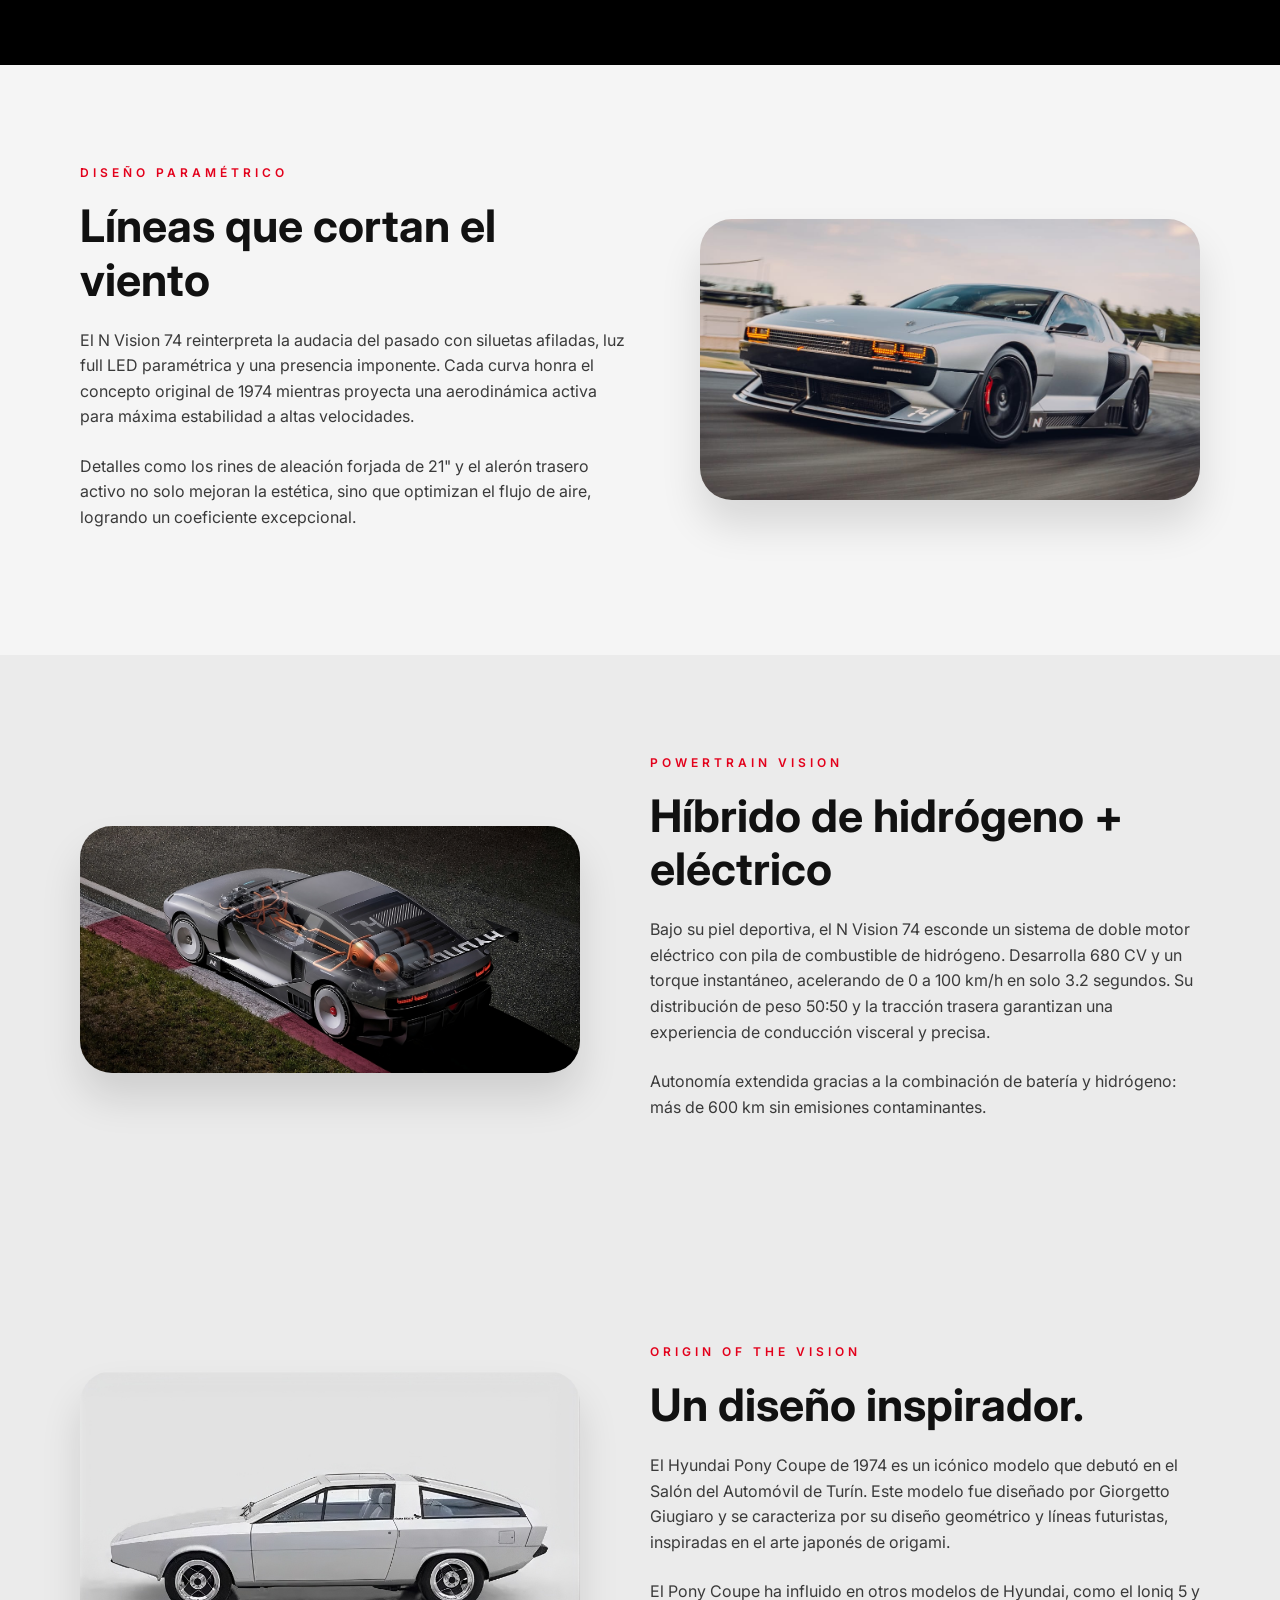
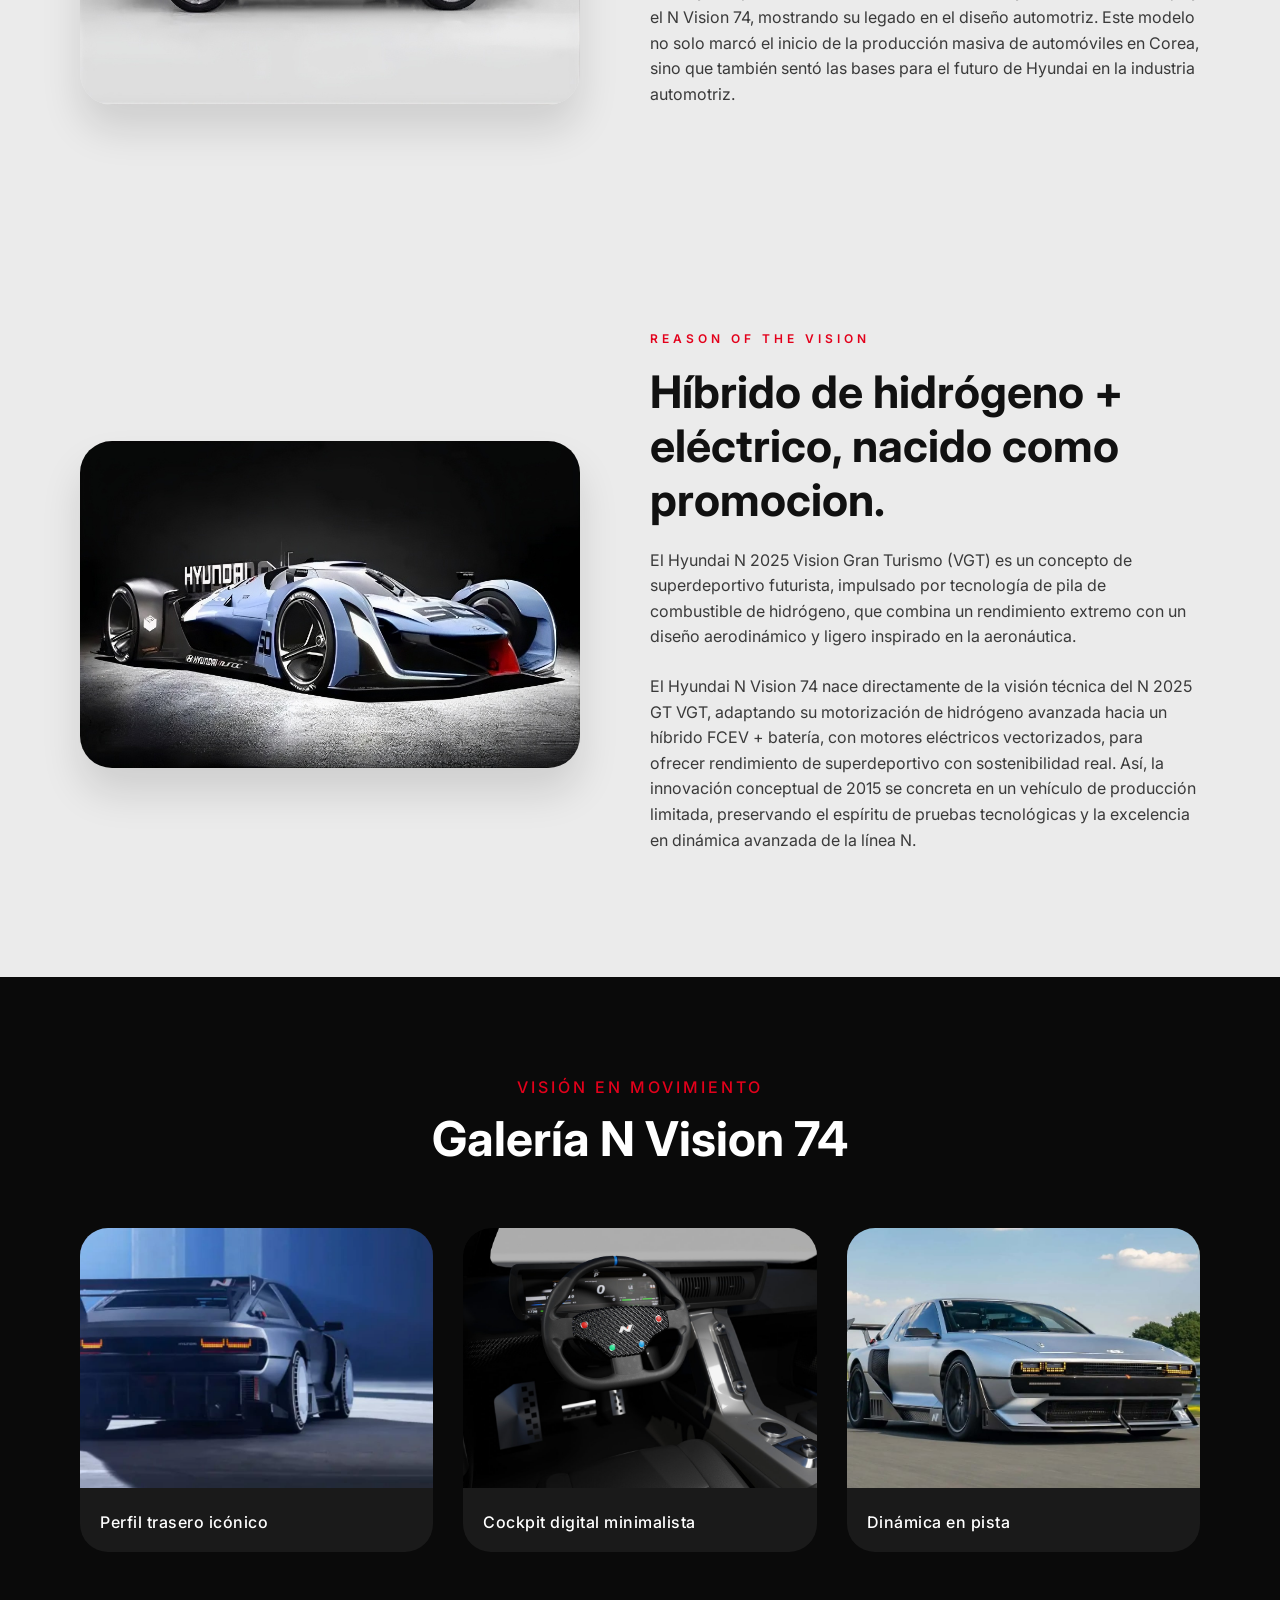
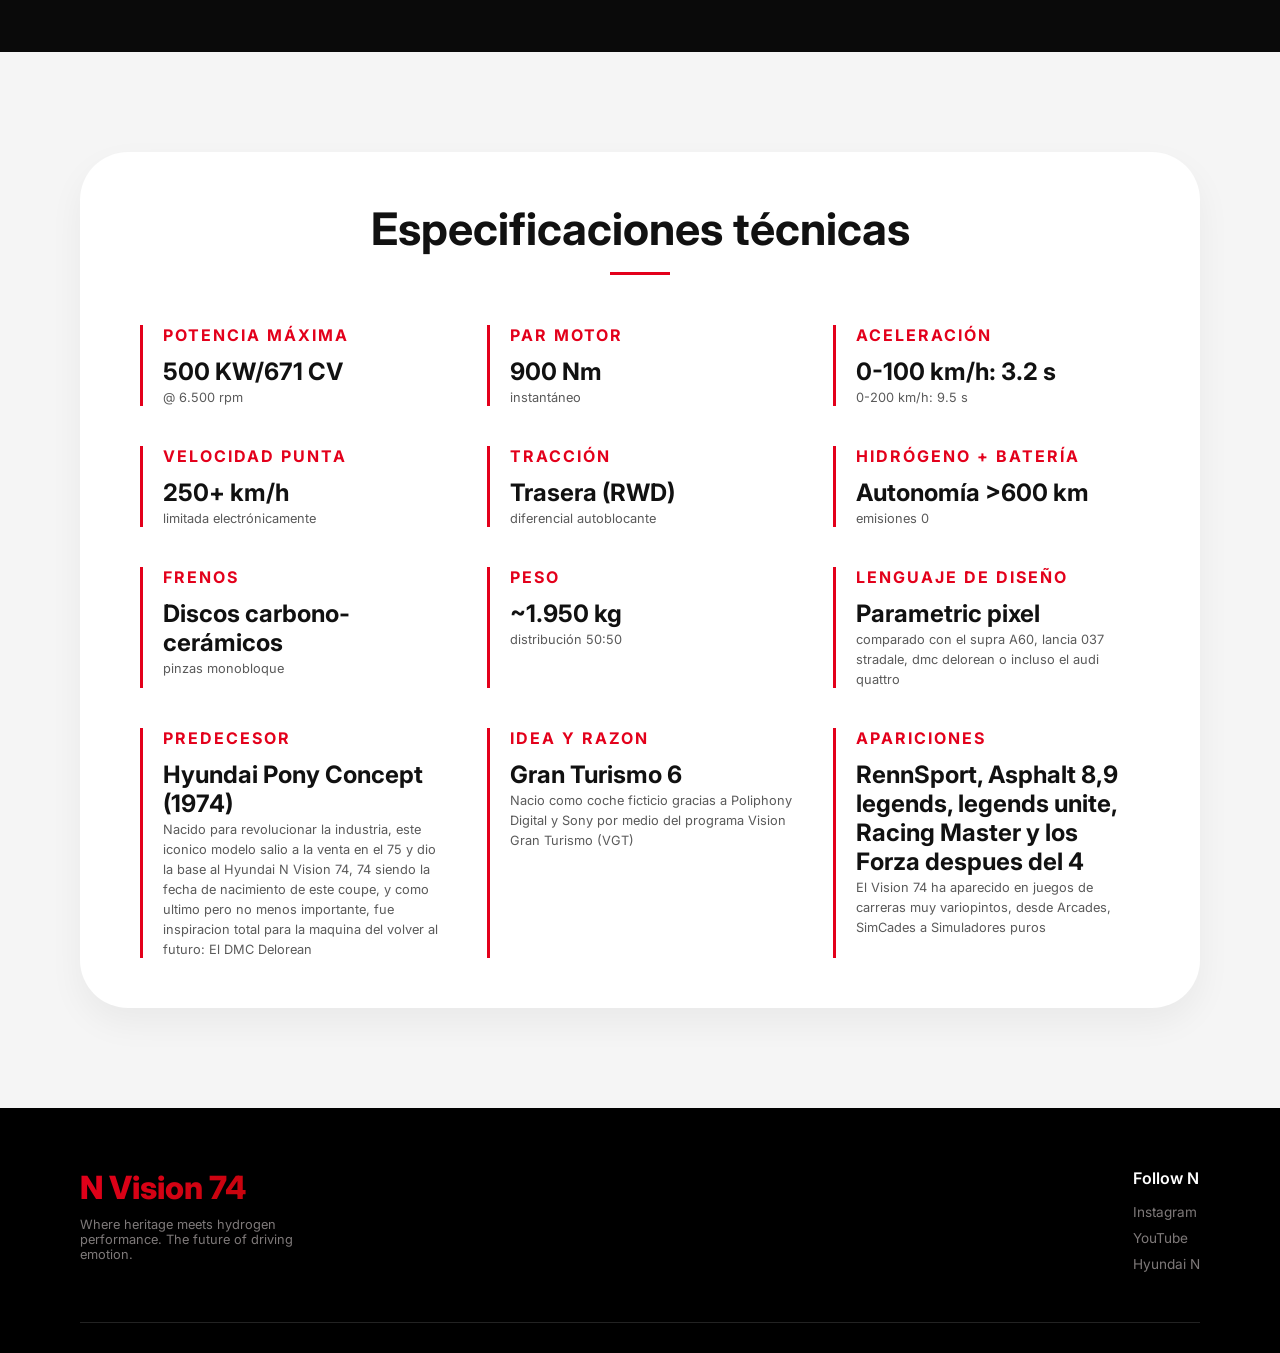
==== commit 23172cf7: "Update index.html" ====
--- a/N Vision/index.html
+++ b/N Vision/index.html
@@ -20,7 +20,6 @@
     scroll-behavior: smooth;
   }
 
-  /* Header fijo */
   header {
     width: 100%;
     position: fixed;
@@ -83,7 +82,6 @@
     box-shadow: 0 8px 20px rgba(227, 0, 27, 0.3);
   }
 
-  /* Hero section */
   .hero {
     min-height: 100vh;
     display: flex;
@@ -190,7 +188,6 @@
     letter-spacing: 1px;
   }
 
-  /* Sección oscura original (Performance) */
   .dark-section {
     min-height: 85vh;
     background: #000000;
@@ -225,7 +222,6 @@
     font-size: 1rem;
   }
 
-  /* Nuevas secciones (info + imágenes) */
   .section-light {
     padding: 100px 80px;
     background: #f5f5f5;
@@ -284,7 +280,6 @@
     transform: scale(1.03);
   }
 
-  /* galería */
   .gallery-section {
     background: #0a0a0a;
     color: white;
@@ -339,7 +334,6 @@
     letter-spacing: 0.5px;
   }
 
-  /* especificaciones técnicas */
   .specs-section {
     background: #f5f5f5;
     padding: 100px 80px;
@@ -393,7 +387,6 @@
     font-size: 0.8rem;
   }
 
-  /* footer */
   footer {
     background: #000;
     color: #7e7979;
@@ -446,7 +439,6 @@
     color: #555;
   }
 
-  /* Responsive */
   @media (max-width: 1024px) {
     header {
       padding: 20px 40px;
@@ -538,7 +530,6 @@
     }
   }
 
-  /* animaciones fade-in */
   .fade-up {
     opacity: 0;
     transform: translateY(35px);
@@ -568,7 +559,6 @@
 <section class="hero">
   <div class="bg-text">N VISION</div>
   <img class="car" src="upscalemedia-transformed.png" alt="Hyundai N Vision 74 front view">
-  <!-- Nota: la imagen original upscalemedia-transformed.png no estaba disponible, se usa una URL alternativa representativa del mismo concepto -->
   <div class="info">
     <h2>HYUNDAI</h2>
     <h1>N VISION 74</h1>
@@ -591,7 +581,6 @@
   </div>
 </section>
 
-<!-- Nueva sección: Diseño exterior -->
 <section class="section-light fade-up">
   <div class="container-flex">
     <div class="text-block">
@@ -606,7 +595,6 @@
   </div>
 </section>
 
-<!-- Sección: Tecnología e innovación -->
 <section class="section-light" style="background:#ebebeb;">
   <div class="container-flex" style="flex-direction: row-reverse;">
     <div class="text-block">
@@ -621,7 +609,35 @@
   </div>
 </section>
 
-<!-- Galería de imágenes (nuevas) -->
+<section class="section-light" style="background:#ebebeb;">
+  <div class="container-flex" style="flex-direction: row-reverse;">
+    <div class="text-block">
+      <div class="tag">ORIGIN OF THE VISION</div>
+      <h3>Un diseño inspirador.</h3>
+      <p>El Hyundai Pony Coupe de 1974 es un icónico modelo que debutó en el Salón del Automóvil de Turín. Este modelo fue diseñado por Giorgetto Giugiaro y se caracteriza por su diseño geométrico y líneas futuristas, inspiradas en el arte japonés de origami.</p>
+      <p>El Pony Coupe ha influido en otros modelos de Hyundai, como el Ioniq 5 y el N Vision 74, mostrando su legado en el diseño automotriz.
+        Este modelo no solo marcó el inicio de la producción masiva de automóviles en Corea, sino que también sentó las bases para el futuro de Hyundai en la industria automotriz.</p>
+    </div>
+    <div class="image-block">
+      <img src="Pony.jpeg" alt="hyundai pony coupe concept 1974">
+    </div>
+  </div>
+</section>
+
+<section class="section-light" style="background:#ebebeb;">
+  <div class="container-flex" style="flex-direction: row-reverse;">
+    <div class="text-block">
+      <div class="tag">REASON OF THE VISION</div>
+      <h3>Híbrido de hidrógeno + eléctrico, nacido como promocion.</h3>
+      <p>El Hyundai N 2025 Vision Gran Turismo (VGT) es un concepto de superdeportivo futurista, impulsado por tecnología de pila de combustible de hidrógeno, que combina un rendimiento extremo con un diseño aerodinámico y ligero inspirado en la aeronáutica.</p>
+      <p>El Hyundai N Vision 74 nace directamente de la visión técnica del N 2025 GT VGT, adaptando su motorización de hidrógeno avanzada hacia un híbrido FCEV + batería, con motores eléctricos vectorizados, para ofrecer rendimiento de superdeportivo con sostenibilidad real. Así, la innovación conceptual de 2015 se concreta en un vehículo de producción limitada, preservando el espíritu de pruebas tecnológicas y la excelencia en dinámica avanzada de la línea N.</p>
+    </div>
+    <div class="image-block">
+      <img src="VGT.jpeg" alt="hyundai pony coupe concept 1974">
+    </div>
+  </div>
+</section>
+
 <section class="gallery-section fade-up">
   <div class="gallery-header">
     <span>VISIÓN EN MOVIMIENTO</span>
@@ -643,7 +659,6 @@
   </div>
 </section>
 
-<!-- Especificaciones técnicas detalladas -->
 <section class="specs-section fade-up">
   <div class="specs-container">
     <div class="specs-title">
@@ -660,11 +675,14 @@
       <div class="spec-item"><h4>FRENOS</h4><p>Discos carbono-cerámicos</p><small>pinzas monobloque</small></div>
       <div class="spec-item"><h4>PESO</h4><p>~1.950 kg</p><small>distribución 50:50</small></div>
       <div class="spec-item"><h4>LENGUAJE DE DISEÑO</h4><p>Parametric pixel</p><small>comparado con el supra A60, lancia 037 stradale, dmc delorean o incluso el audi quattro</small></div>
+      <div class="spec-item"><h4>PREDECESOR</h4><p>Hyundai Pony Concept (1974)</p><small>Nacido para revolucionar la industria, este iconico modelo salio a la venta en el 75 y dio la base al Hyundai N Vision 74, 74 siendo la fecha de nacimiento de este coupe, y como ultimo pero no menos importante, fue inspiracion total para la maquina del volver al futuro: El DMC Delorean</small></div>
+      <div class="spec-item"><h4>IDEA Y RAZON</h4><p>Gran Turismo 6</p><small>Nacio como coche ficticio gracias a Poliphony Digital y Sony por medio del programa Vision Gran Turismo (VGT)</small></div>
+      <div class="spec-item"><h4>APARICIONES</h4><p>RennSport, Asphalt 8,9 legends, legends unite, Racing Master y los Forza despues del 4</p><small>El Vision 74 ha aparecido en juegos de carreras muy variopintos, desde Arcades, SimCades a Simuladores puros</small></div>
+
     </div>
   </div>
 </section>
 
-<!-- Footer -->
 <footer>
     <div class="footer-content">
         <div class="footer-col">
@@ -676,7 +694,7 @@
             <h4>Follow N</h4>
             <ul>
                 <li><a href="https://www.instagram.com/hyundai_n_worldwide/?__pwa=1" target="_blank" rel="noopener noreferrer" style="color: inherit; text-decoration: none;">Instagram</a></li>
-                <li><a href="https://www.youtube.com" target="_blank" rel="noopener noreferrer" style="color: inherit; text-decoration: none;">YouTube</a></li>
+                <li><a href="https://www.youtube.com/@hyundainworldwide" target="_blank" rel="noopener noreferrer" style="color: inherit; text-decoration: none;">YouTube</a></li>
                 <li><a href="https://www.hyundai-n.com" target="_blank" rel="noopener noreferrer" style="color: inherit; text-decoration: none;">Hyundai N</a></li>
             </ul>
         </div>
@@ -684,7 +702,6 @@
 </footer>
 
 <script>
-  // Efecto parallax sobre la imagen principal del coche (solo desktop)
   const carImg = document.querySelector(".car");
   if (carImg) {
     document.addEventListener("mousemove", (e) => {
@@ -694,7 +711,6 @@
     });
   }
 
-  // Botón discover scroll suave hacia la sección de performance (dark-section)
   const discoverBtn = document.getElementById("discoverScroll");
   if (discoverBtn) {
     discoverBtn.addEventListener("click", () => {
@@ -705,7 +721,6 @@
     });
   }
 
-  // Intersection Observer para animaciones fade-up
   const fadeElements = document.querySelectorAll(".fade-up");
   const observer = new IntersectionObserver((entries) => {
     entries.forEach(entry => {
@@ -718,18 +733,14 @@
 
   fadeElements.forEach(el => observer.observe(el));
 
-  // Pequeño ajuste: si la imagen principal falla (por URL temporal), se reemplaza con una alternativa de alta calidad.
-  // (para asegurar que siempre se vea un deportivo)
   const heroImg = document.querySelector('.car');
   if (heroImg) {
     heroImg.onerror = function() {
       this.src = "https://i.imgur.com/0X0W0Ck.png";
-      // fallback con un concept reconocible, aunque el diseño original es representativo.
       this.alt = "Hyundai N Vision 74 rendering";
     };
   }
 
-  // Menú suave para navegación interna (simulando anclas)
   const navLinks = document.querySelectorAll('nav a');
   navLinks.forEach((link, idx) => {
     link.addEventListener('click', (e) => {
